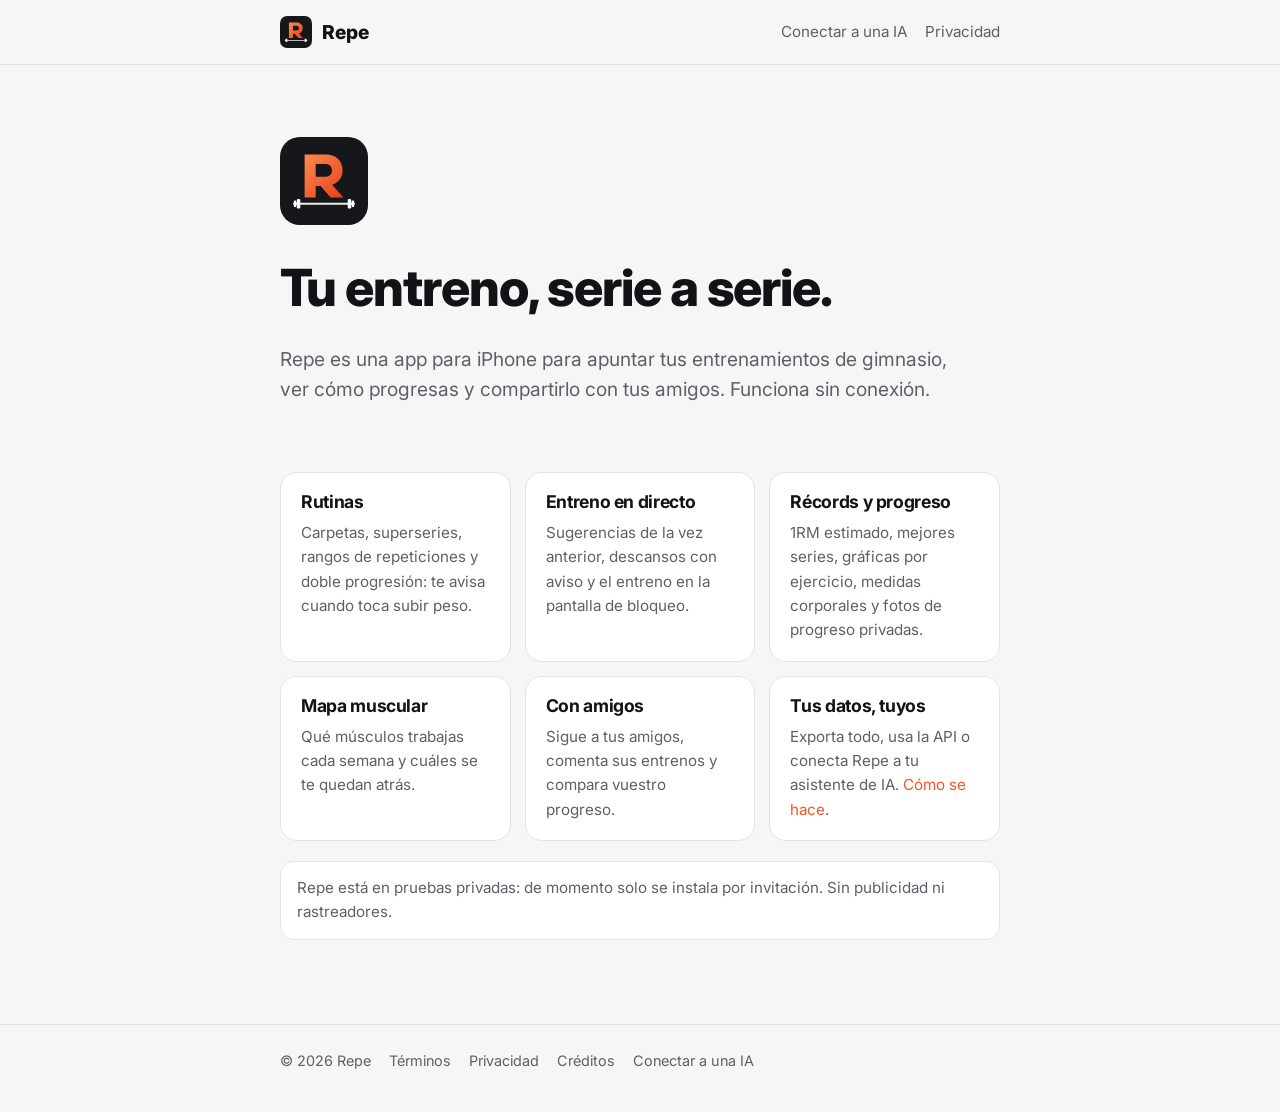
==== index.html @ a6339e27 "Web: d4b476a" ====
<!doctype html>
<html lang="es">
<head>
<meta charset="utf-8">
<meta name="viewport" content="width=device-width, initial-scale=1">
<title>Repe · Tu entreno, serie a serie</title>
<meta name="description" content="Repe es una app para iPhone para registrar tus entrenamientos de gimnasio, ver tu progreso y compartirlo con tus amigos.">
<meta name="theme-color" content="#0F1012">
<link rel="icon" href="logo.svg" type="image/svg+xml">
<link rel="preconnect" href="https://fonts.googleapis.com">
<link rel="preconnect" href="https://fonts.gstatic.com" crossorigin>
<link rel="stylesheet" href="https://fonts.googleapis.com/css2?family=Inter:wght@400;600;700;800&display=swap">
<link rel="stylesheet" href="styles.css">
</head>
<body>
<header class="site">
  <div class="wrap">
    <a class="brand" href="./"><img src="logo.svg" alt="">Repe</a>
    <nav>
      <a href="conectar">Conectar a una IA</a>
      <a href="privacidad">Privacidad</a>
    </nav>
  </div>
</header>
<main>
  <div class="wrap">
<section class="hero">
  <img class="logo" src="logo.svg" alt="Logo de Repe">
  <h1>Tu entreno, serie a serie.</h1>
  <p class="lead">Repe es una app para iPhone para apuntar tus entrenamientos de gimnasio, ver cómo progresas y compartirlo con tus amigos. Funciona sin conexión.</p>
</section>

<div class="grid">
  <div class="card"><h3>Rutinas</h3><p>Carpetas, superseries, rangos de repeticiones y doble progresión: te avisa cuando toca subir peso.</p></div>
  <div class="card"><h3>Entreno en directo</h3><p>Sugerencias de la vez anterior, descansos con aviso y el entreno en la pantalla de bloqueo.</p></div>
  <div class="card"><h3>Récords y progreso</h3><p>1RM estimado, mejores series, gráficas por ejercicio, medidas corporales y fotos de progreso privadas.</p></div>
  <div class="card"><h3>Mapa muscular</h3><p>Qué músculos trabajas cada semana y cuáles se te quedan atrás.</p></div>
  <div class="card"><h3>Con amigos</h3><p>Sigue a tus amigos, comenta sus entrenos y compara vuestro progreso.</p></div>
  <div class="card"><h3>Tus datos, tuyos</h3><p>Exporta todo, usa la API o conecta Repe a tu asistente de IA. <a href="conectar">Cómo se hace</a>.</p></div>
</div>

<div class="notice">
  Repe está en pruebas privadas: de momento solo se instala por invitación. Sin publicidad ni rastreadores.
</div>

  </div>
</main>
<footer class="site">
  <div class="wrap">
    <span>© 2026 Repe</span>
    <a href="terminos">Términos</a>
    <a href="privacidad">Privacidad</a>
    <a href="creditos">Créditos</a>
    <a href="conectar">Conectar a una IA</a>
  </div>
</footer>
</body>
</html>
---- styles.css ----
/* Web de Repe: misma paleta "Brasa" que la app (src/theme/tokens.ts). */
:root {
  --bg: #0f1012;
  --surface: #18191d;
  --elevated: #222328;
  --border: #2e3036;
  --text: #f2f2f3;
  --muted: #9a9ca3;
  --accent: #ff6a3d;
  --accent-pressed: #e85a2f;
  --accent-soft: rgba(255, 106, 61, 0.16);
  --on-accent: #140a05;
  --danger: #ff4d5e;
  --success: #3dd68c;
  color-scheme: dark;
}
@media (prefers-color-scheme: light) {
  :root {
    --bg: #f6f6f7;
    --surface: #ffffff;
    --elevated: #ffffff;
    --border: #e3e4e8;
    --text: #121316;
    --muted: #5e6068;
    --accent: #f0582a;
    --accent-pressed: #d64b20;
    --accent-soft: rgba(240, 88, 42, 0.12);
    --on-accent: #ffffff;
    --danger: #d92d3f;
    --success: #1faf6b;
    color-scheme: light;
  }
}

* { box-sizing: border-box; }
html { -webkit-text-size-adjust: 100%; }
body {
  margin: 0;
  background: var(--bg);
  color: var(--text);
  font: 16px/1.6 'Inter', -apple-system, BlinkMacSystemFont, 'Segoe UI', sans-serif;
}
a { color: var(--accent); text-decoration: none; }
a:hover { text-decoration: underline; }
h1, h2, h3 { line-height: 1.2; letter-spacing: -0.02em; margin: 0 0 0.5em; }
h1 { font-size: clamp(2rem, 6vw, 3.2rem); font-weight: 800; }
h2 { font-size: 1.5rem; font-weight: 700; margin-top: 2em; }
h3 { font-size: 1.1rem; font-weight: 700; margin-top: 1.5em; }
p { margin: 0 0 1em; }
code, pre { font-family: ui-monospace, 'SF Mono', Menlo, monospace; font-size: 0.88em; }
code { background: var(--elevated); border: 1px solid var(--border); border-radius: 6px; padding: 0.1em 0.35em; }
pre { background: var(--surface); border: 1px solid var(--border); border-radius: 12px; padding: 14px 16px; overflow-x: auto; }
pre code { background: none; border: 0; padding: 0; }

.wrap { max-width: 760px; margin: 0 auto; padding: 0 20px; }

header.site { border-bottom: 1px solid var(--border); }
header.site .wrap { display: flex; align-items: center; gap: 12px; height: 64px; }
header.site .brand { display: flex; align-items: center; gap: 10px; color: var(--text); font-weight: 800; font-size: 1.2rem; }
header.site .brand:hover { text-decoration: none; }
header.site .brand img { width: 32px; height: 32px; }
header.site nav { margin-left: auto; display: flex; gap: 18px; font-size: 0.95rem; }
header.site nav a { color: var(--muted); }
header.site nav a:hover { color: var(--text); text-decoration: none; }

main { padding: 48px 0 64px; }
footer.site { border-top: 1px solid var(--border); color: var(--muted); font-size: 0.9rem; padding: 24px 0 40px; }
footer.site .wrap { display: flex; flex-wrap: wrap; gap: 8px 18px; }
footer.site a { color: var(--muted); }

.lead { font-size: 1.2rem; color: var(--muted); max-width: 36em; }
.muted { color: var(--muted); }
.small { font-size: 0.9rem; }

.hero { padding: 24px 0 16px; }
.hero img.logo { width: 88px; height: 88px; margin-bottom: 24px; }
.grid { display: grid; grid-template-columns: repeat(auto-fit, minmax(210px, 1fr)); gap: 14px; margin-top: 32px; }
.card { background: var(--surface); border: 1px solid var(--border); border-radius: 16px; padding: 18px 20px; }
.card h3 { margin-top: 0; }
.card p { margin: 0; color: var(--muted); font-size: 0.95rem; }

.button {
  display: inline-flex; align-items: center; justify-content: center; gap: 8px;
  min-height: 48px; padding: 0 22px; border-radius: 14px; border: 0;
  background: var(--accent); color: var(--on-accent); font: inherit; font-weight: 700;
  cursor: pointer; text-decoration: none;
}
.button:hover { background: var(--accent-pressed); text-decoration: none; }
.button:disabled { opacity: 0.5; cursor: default; }
.button.secondary { background: var(--elevated); color: var(--text); border: 1px solid var(--border); }
.button.secondary:hover { background: var(--surface); }
.button.block { width: 100%; }

/* Legal */
.legal section { margin-bottom: 1.5em; }

/* Consentimiento */
.panel { max-width: 440px; margin: 0 auto; }
.panel .app { display: flex; align-items: center; gap: 14px; margin-bottom: 20px; }
.panel .app img { width: 52px; height: 52px; border-radius: 12px; background: var(--elevated); }
.field { display: block; margin-bottom: 14px; }
.field span { display: block; font-size: 0.9rem; color: var(--muted); margin-bottom: 6px; }
.field input {
  width: 100%; min-height: 48px; padding: 0 14px; border-radius: 12px;
  border: 1px solid var(--border); background: var(--surface); color: var(--text); font: inherit;
}
.field input:focus { outline: 2px solid var(--accent); outline-offset: -1px; }
.options { display: grid; gap: 10px; margin: 8px 0 20px; }
.option {
  display: flex; gap: 12px; align-items: flex-start; padding: 14px 16px; border-radius: 14px;
  border: 1px solid var(--border); background: var(--surface); cursor: pointer;
}
.option:has(input:checked) { border-color: var(--accent); background: var(--accent-soft); }
.option input { accent-color: var(--accent); margin-top: 4px; }
.option strong { display: block; }
.option small { color: var(--muted); }
.actions { display: grid; gap: 10px; }
.error { color: var(--danger); font-size: 0.95rem; min-height: 1.4em; }
.notice { background: var(--surface); border: 1px solid var(--border); border-radius: 14px; padding: 14px 16px; font-size: 0.95rem; color: var(--muted); margin: 20px 0; }
[hidden] { display: none !important; }
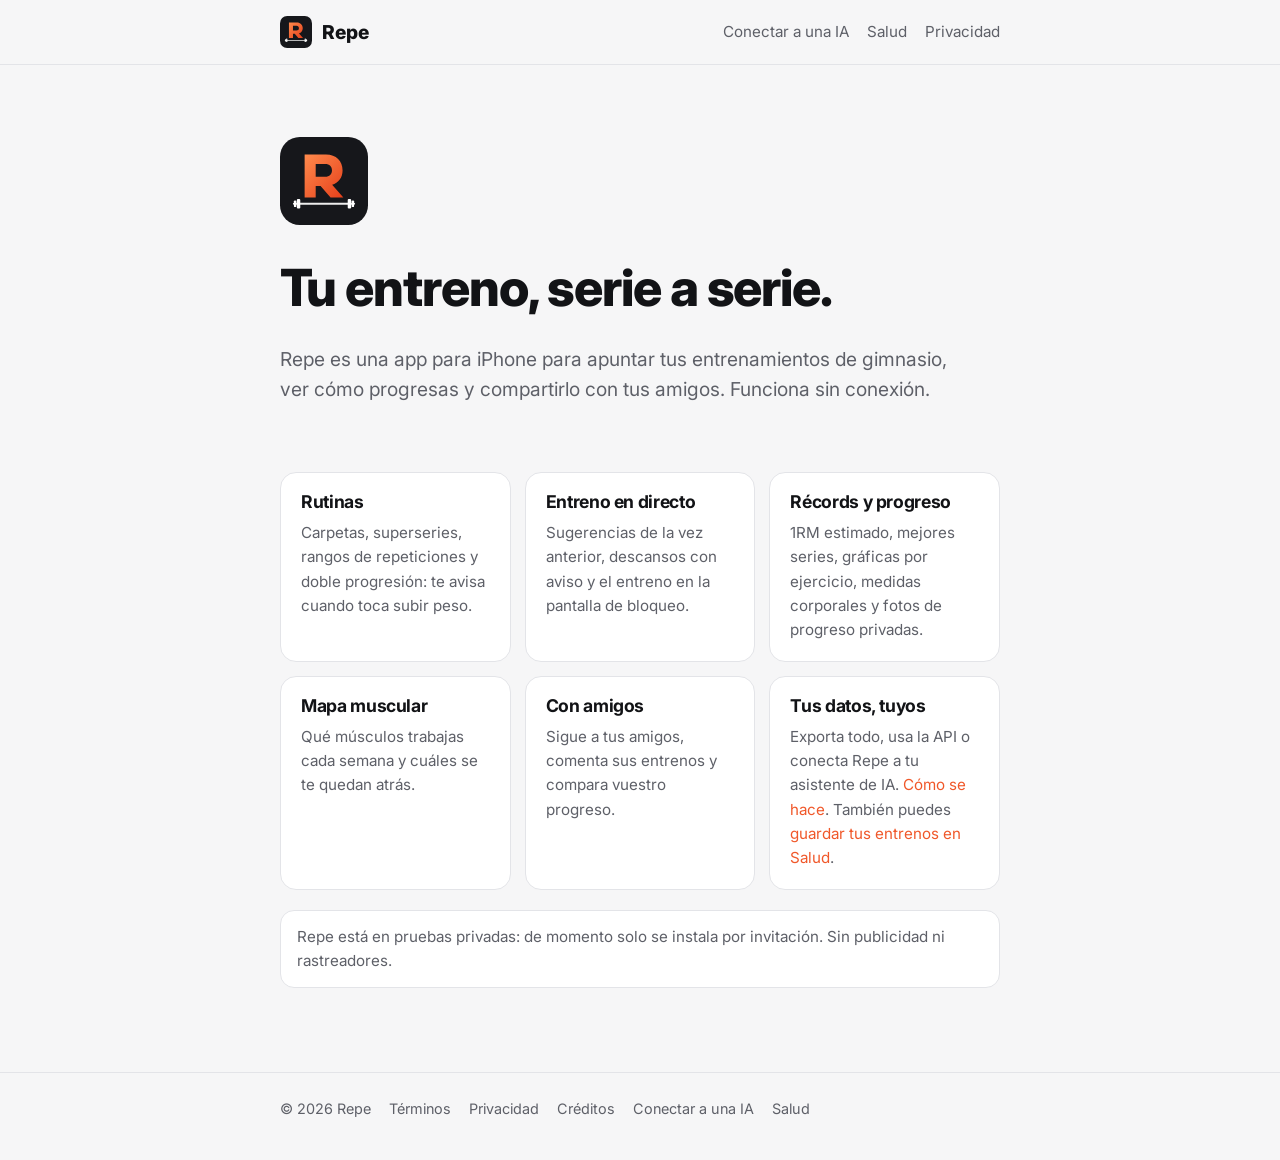
==== commit ebcc57c7: "Web: 5d9c92f" ====
--- a/index.html
+++ b/index.html
@@ -7,6 +7,8 @@
 <meta name="description" content="Repe es una app para iPhone para registrar tus entrenamientos de gimnasio, ver tu progreso y compartirlo con tus amigos.">
 <meta name="theme-color" content="#0F1012">
 <link rel="icon" href="logo.svg" type="image/svg+xml">
+<link rel="icon" href="favicon-32.png" type="image/png" sizes="32x32">
+<link rel="apple-touch-icon" href="apple-touch-icon.png">
 <link rel="preconnect" href="https://fonts.googleapis.com">
 <link rel="preconnect" href="https://fonts.gstatic.com" crossorigin>
 <link rel="stylesheet" href="https://fonts.googleapis.com/css2?family=Inter:wght@400;600;700;800&display=swap">
@@ -18,6 +20,7 @@
     <a class="brand" href="./"><img src="logo.svg" alt="">Repe</a>
     <nav>
       <a href="conectar">Conectar a una IA</a>
+      <a href="salud">Salud</a>
       <a href="privacidad">Privacidad</a>
     </nav>
   </div>
@@ -36,7 +39,7 @@
   <div class="card"><h3>Récords y progreso</h3><p>1RM estimado, mejores series, gráficas por ejercicio, medidas corporales y fotos de progreso privadas.</p></div>
   <div class="card"><h3>Mapa muscular</h3><p>Qué músculos trabajas cada semana y cuáles se te quedan atrás.</p></div>
   <div class="card"><h3>Con amigos</h3><p>Sigue a tus amigos, comenta sus entrenos y compara vuestro progreso.</p></div>
-  <div class="card"><h3>Tus datos, tuyos</h3><p>Exporta todo, usa la API o conecta Repe a tu asistente de IA. <a href="conectar">Cómo se hace</a>.</p></div>
+  <div class="card"><h3>Tus datos, tuyos</h3><p>Exporta todo, usa la API o conecta Repe a tu asistente de IA. <a href="conectar">Cómo se hace</a>. También puedes <a href="salud">guardar tus entrenos en Salud</a>.</p></div>
 </div>
 
 <div class="notice">
@@ -52,6 +55,7 @@
     <a href="privacidad">Privacidad</a>
     <a href="creditos">Créditos</a>
     <a href="conectar">Conectar a una IA</a>
+    <a href="salud">Salud</a>
   </div>
 </footer>
 </body>
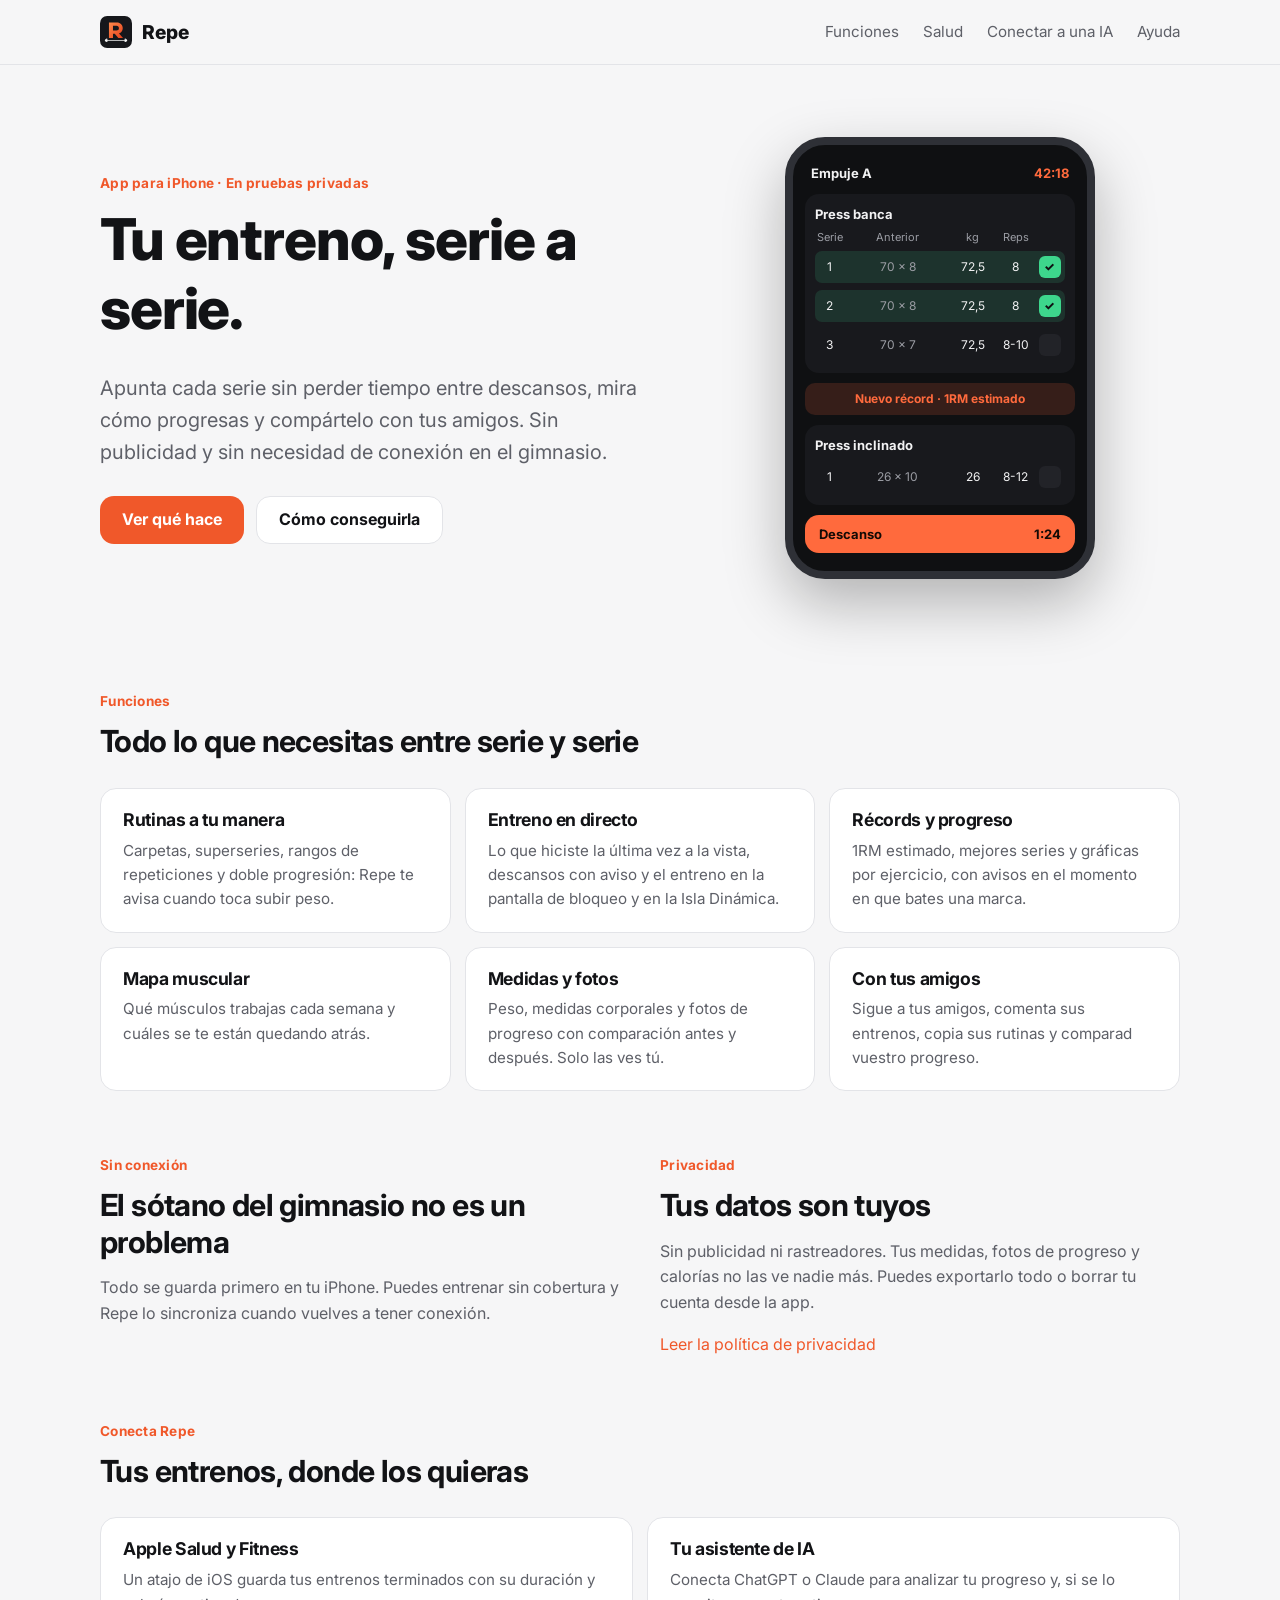
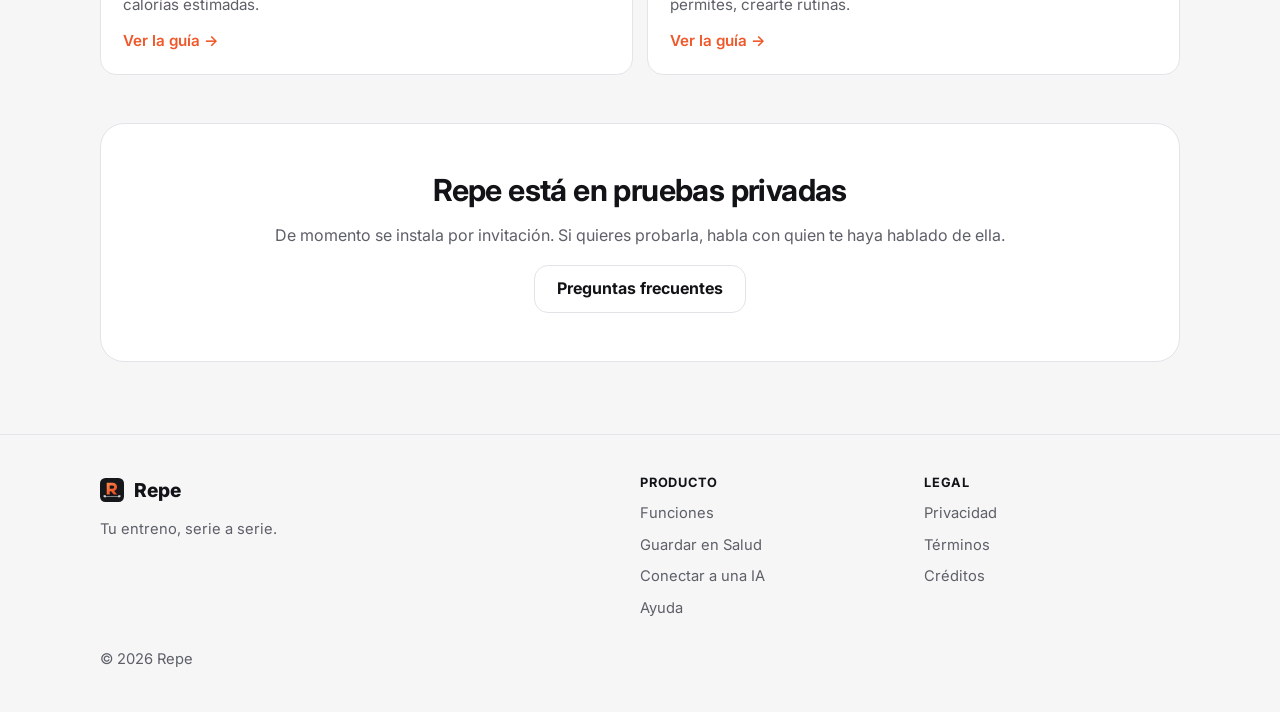
==== commit e02cbbdf: "Web: 300b37b" ====
--- a/index.html
+++ b/index.html
@@ -4,8 +4,18 @@
 <meta charset="utf-8">
 <meta name="viewport" content="width=device-width, initial-scale=1">
 <title>Repe · Tu entreno, serie a serie</title>
-<meta name="description" content="Repe es una app para iPhone para registrar tus entrenamientos de gimnasio, ver tu progreso y compartirlo con tus amigos.">
-<meta name="theme-color" content="#0F1012">
+<meta name="description" content="Repe es una app para iPhone para registrar tus entrenamientos de gimnasio, ver tu progreso y compartirlo con tus amigos. Funciona sin conexión.">
+<link rel="canonical" href="https://aandees.github.io/repe-web/">
+<meta property="og:type" content="website">
+<meta property="og:site_name" content="Repe">
+<meta property="og:locale" content="es_ES">
+<meta property="og:title" content="Repe · Tu entreno, serie a serie">
+<meta property="og:description" content="Repe es una app para iPhone para registrar tus entrenamientos de gimnasio, ver tu progreso y compartirlo con tus amigos. Funciona sin conexión.">
+<meta property="og:url" content="https://aandees.github.io/repe-web/">
+<meta property="og:image" content="https://aandees.github.io/repe-web/icon-512.png">
+<meta name="twitter:card" content="summary">
+<meta name="theme-color" content="#0F1012" media="(prefers-color-scheme: dark)">
+<meta name="theme-color" content="#F6F6F7" media="(prefers-color-scheme: light)">
 <link rel="icon" href="logo.svg" type="image/svg+xml">
 <link rel="icon" href="favicon-32.png" type="image/png" sizes="32x32">
 <link rel="apple-touch-icon" href="apple-touch-icon.png">
@@ -15,48 +25,130 @@
 <link rel="stylesheet" href="styles.css">
 </head>
 <body>
+<a class="skip" href="#contenido">Saltar al contenido</a>
 <header class="site">
-  <div class="wrap">
-    <a class="brand" href="./"><img src="logo.svg" alt="">Repe</a>
-    <nav>
+  <div class="wrap wide">
+    <a class="brand" href="./"><img src="logo.svg" alt="" width="32" height="32">Repe</a>
+    <nav class="links" aria-label="Principal">
+      <a href="./#funciones">Funciones</a>
+      <a href="salud">Salud</a>
       <a href="conectar">Conectar a una IA</a>
-      <a href="salud">Salud</a>
-      <a href="privacidad">Privacidad</a>
+      <a href="ayuda">Ayuda</a>
     </nav>
+    <details class="menu">
+      <summary aria-label="Abrir el menú"><span></span><span></span><span></span></summary>
+      <nav aria-label="Menú">
+        <a href="./#funciones">Funciones</a>
+        <a href="salud">Salud</a>
+        <a href="conectar">Conectar a una IA</a>
+        <a href="ayuda">Ayuda</a>
+      </nav>
+    </details>
   </div>
 </header>
-<main>
+<main id="contenido" class="page-wide">
   <div class="wrap">
 <section class="hero">
-  <img class="logo" src="logo.svg" alt="Logo de Repe">
-  <h1>Tu entreno, serie a serie.</h1>
-  <p class="lead">Repe es una app para iPhone para apuntar tus entrenamientos de gimnasio, ver cómo progresas y compartirlo con tus amigos. Funciona sin conexión.</p>
+  <div class="hero-text">
+    <p class="eyebrow">App para iPhone · En pruebas privadas</p>
+    <h1>Tu entreno, serie a serie.</h1>
+    <p class="lead">Apunta cada serie sin perder tiempo entre descansos, mira cómo progresas y compártelo con tus amigos. Sin publicidad y sin necesidad de conexión en el gimnasio.</p>
+    <div class="cta">
+      <a class="button" href="#funciones">Ver qué hace</a>
+      <a class="button secondary" href="ayuda">Cómo conseguirla</a>
+    </div>
+  </div>
+  <figure class="phone-wrap" aria-hidden="true">
+    <div class="phone">
+      <div class="p-top"><span>Empuje A</span><b>42:18</b></div>
+      <div class="p-card">
+        <strong>Press banca</strong>
+        <div class="p-row p-head"><span>Serie</span><span>Anterior</span><span>kg</span><span>Reps</span><span></span></div>
+        <div class="p-row done"><span>1</span><span>70 × 8</span><span>72,5</span><span>8</span><i>✓</i></div>
+        <div class="p-row done"><span>2</span><span>70 × 8</span><span>72,5</span><span>8</span><i>✓</i></div>
+        <div class="p-row"><span>3</span><span>70 × 7</span><span>72,5</span><span>8-10</span><i></i></div>
+      </div>
+      <div class="p-pr">Nuevo récord · 1RM estimado</div>
+      <div class="p-card">
+        <strong>Press inclinado</strong>
+        <div class="p-row"><span>1</span><span>26 × 10</span><span>26</span><span>8-12</span><i></i></div>
+      </div>
+      <div class="p-rest"><span>Descanso</span><b>1:24</b></div>
+    </div>
+  </figure>
 </section>
 
-<div class="grid">
-  <div class="card"><h3>Rutinas</h3><p>Carpetas, superseries, rangos de repeticiones y doble progresión: te avisa cuando toca subir peso.</p></div>
-  <div class="card"><h3>Entreno en directo</h3><p>Sugerencias de la vez anterior, descansos con aviso y el entreno en la pantalla de bloqueo.</p></div>
-  <div class="card"><h3>Récords y progreso</h3><p>1RM estimado, mejores series, gráficas por ejercicio, medidas corporales y fotos de progreso privadas.</p></div>
-  <div class="card"><h3>Mapa muscular</h3><p>Qué músculos trabajas cada semana y cuáles se te quedan atrás.</p></div>
-  <div class="card"><h3>Con amigos</h3><p>Sigue a tus amigos, comenta sus entrenos y compara vuestro progreso.</p></div>
-  <div class="card"><h3>Tus datos, tuyos</h3><p>Exporta todo, usa la API o conecta Repe a tu asistente de IA. <a href="conectar">Cómo se hace</a>. También puedes <a href="salud">guardar tus entrenos en Salud</a>.</p></div>
-</div>
+<section id="funciones" class="block">
+  <p class="eyebrow">Funciones</p>
+  <h2>Todo lo que necesitas entre serie y serie</h2>
+  <div class="grid">
+    <article class="card"><h3>Rutinas a tu manera</h3><p>Carpetas, superseries, rangos de repeticiones y doble progresión: Repe te avisa cuando toca subir peso.</p></article>
+    <article class="card"><h3>Entreno en directo</h3><p>Lo que hiciste la última vez a la vista, descansos con aviso y el entreno en la pantalla de bloqueo y en la Isla Dinámica.</p></article>
+    <article class="card"><h3>Récords y progreso</h3><p>1RM estimado, mejores series y gráficas por ejercicio, con avisos en el momento en que bates una marca.</p></article>
+    <article class="card"><h3>Mapa muscular</h3><p>Qué músculos trabajas cada semana y cuáles se te están quedando atrás.</p></article>
+    <article class="card"><h3>Medidas y fotos</h3><p>Peso, medidas corporales y fotos de progreso con comparación antes y después. Solo las ves tú.</p></article>
+    <article class="card"><h3>Con tus amigos</h3><p>Sigue a tus amigos, comenta sus entrenos, copia sus rutinas y comparad vuestro progreso.</p></article>
+  </div>
+</section>
 
-<div class="notice">
-  Repe está en pruebas privadas: de momento solo se instala por invitación. Sin publicidad ni rastreadores.
-</div>
+<section class="block split">
+  <div>
+    <p class="eyebrow">Sin conexión</p>
+    <h2>El sótano del gimnasio no es un problema</h2>
+    <p class="muted">Todo se guarda primero en tu iPhone. Puedes entrenar sin cobertura y Repe lo sincroniza cuando vuelves a tener conexión.</p>
+  </div>
+  <div>
+    <p class="eyebrow">Privacidad</p>
+    <h2>Tus datos son tuyos</h2>
+    <p class="muted">Sin publicidad ni rastreadores. Tus medidas, fotos de progreso y calorías no las ve nadie más. Puedes exportarlo todo o borrar tu cuenta desde la app.</p>
+    <a href="privacidad">Leer la política de privacidad</a>
+  </div>
+</section>
+
+<section class="block">
+  <p class="eyebrow">Conecta Repe</p>
+  <h2>Tus entrenos, donde los quieras</h2>
+  <div class="grid two">
+    <a class="card link" href="salud"><h3>Apple Salud y Fitness</h3><p>Un atajo de iOS guarda tus entrenos terminados con su duración y calorías estimadas.</p><span>Ver la guía →</span></a>
+    <a class="card link" href="conectar"><h3>Tu asistente de IA</h3><p>Conecta ChatGPT o Claude para analizar tu progreso y, si se lo permites, crearte rutinas.</p><span>Ver la guía →</span></a>
+  </div>
+</section>
+
+<section class="block closing">
+  <h2>Repe está en pruebas privadas</h2>
+  <p class="muted">De momento se instala por invitación. Si quieres probarla, habla con quien te haya hablado de ella.</p>
+  <a class="button secondary" href="ayuda">Preguntas frecuentes</a>
+</section>
 
   </div>
 </main>
 <footer class="site">
-  <div class="wrap">
-    <span>© 2026 Repe</span>
-    <a href="terminos">Términos</a>
-    <a href="privacidad">Privacidad</a>
-    <a href="creditos">Créditos</a>
-    <a href="conectar">Conectar a una IA</a>
-    <a href="salud">Salud</a>
+  <div class="wrap wide">
+    <div class="foot-brand">
+      <a class="brand" href="./"><img src="logo.svg" alt="" width="24" height="24">Repe</a>
+      <p>Tu entreno, serie a serie.</p>
+    </div>
+    <nav aria-label="Producto">
+      <h2>Producto</h2>
+      <a href="./#funciones">Funciones</a>
+      <a href="salud">Guardar en Salud</a>
+      <a href="conectar">Conectar a una IA</a>
+      <a href="ayuda">Ayuda</a>
+    </nav>
+    <nav aria-label="Legal">
+      <h2>Legal</h2>
+      <a href="privacidad">Privacidad</a>
+      <a href="terminos">Términos</a>
+      <a href="creditos">Créditos</a>
+    </nav>
+    <p class="copyright">© 2026 Repe</p>
   </div>
 </footer>
+<script>
+  // En el móvil, el menú se cierra al elegir una opción (también si es un enlace a esta misma página).
+  document.querySelectorAll('details.menu a').forEach((a) =>
+    a.addEventListener('click', () => a.closest('details').removeAttribute('open')),
+  );
+</script>
 </body>
 </html>
--- a/styles.css
+++ b/styles.css
@@ -33,51 +33,118 @@
 }
 
 * { box-sizing: border-box; }
-html { -webkit-text-size-adjust: 100%; }
+html { -webkit-text-size-adjust: 100%; text-size-adjust: 100%; scroll-behavior: smooth; }
+@media (prefers-reduced-motion: reduce) { html { scroll-behavior: auto; } }
 body {
   margin: 0;
+  min-height: 100vh;
+  display: flex;
+  flex-direction: column;
   background: var(--bg);
   color: var(--text);
   font: 16px/1.6 'Inter', -apple-system, BlinkMacSystemFont, 'Segoe UI', sans-serif;
 }
+main { flex: 1; min-width: 0; }
+img { max-width: 100%; }
 a { color: var(--accent); text-decoration: none; }
 a:hover { text-decoration: underline; }
-h1, h2, h3 { line-height: 1.2; letter-spacing: -0.02em; margin: 0 0 0.5em; }
-h1 { font-size: clamp(2rem, 6vw, 3.2rem); font-weight: 800; }
-h2 { font-size: 1.5rem; font-weight: 700; margin-top: 2em; }
+main a { overflow-wrap: anywhere; }
+:focus-visible { outline: 2px solid var(--accent); outline-offset: 2px; border-radius: 4px; }
+h1, h2, h3 { line-height: 1.2; letter-spacing: -0.02em; margin: 0 0 0.5em; overflow-wrap: break-word; }
+h1 { font-size: clamp(2.1rem, 7vw, 3.6rem); font-weight: 800; }
+h2 { font-size: clamp(1.45rem, 4vw, 1.9rem); font-weight: 700; margin-top: 2em; }
 h3 { font-size: 1.1rem; font-weight: 700; margin-top: 1.5em; }
 p { margin: 0 0 1em; }
+li { margin-bottom: 0.4em; }
+ol, ul { padding-left: 1.4em; }
 code, pre { font-family: ui-monospace, 'SF Mono', Menlo, monospace; font-size: 0.88em; }
-code { background: var(--elevated); border: 1px solid var(--border); border-radius: 6px; padding: 0.1em 0.35em; }
-pre { background: var(--surface); border: 1px solid var(--border); border-radius: 12px; padding: 14px 16px; overflow-x: auto; }
-pre code { background: none; border: 0; padding: 0; }
+/* Las direcciones largas se parten: si no, ensanchan la página en el móvil. */
+code { background: var(--elevated); border: 1px solid var(--border); border-radius: 6px; padding: 0.1em 0.35em; overflow-wrap: anywhere; }
+pre { background: var(--surface); border: 1px solid var(--border); border-radius: 12px; padding: 14px 16px; overflow-x: auto; max-width: 100%; }
+pre code { background: none; border: 0; padding: 0; overflow-wrap: normal; }
 
 .wrap { max-width: 760px; margin: 0 auto; padding: 0 20px; }
+.wrap.wide, .page-wide .wrap { max-width: 1120px; }
+.skip { position: absolute; left: 12px; top: -60px; z-index: 20; background: var(--accent); color: var(--on-accent); padding: 8px 14px; border-radius: 10px; }
+.skip:focus { top: 12px; }
 
-header.site { border-bottom: 1px solid var(--border); }
+header.site { position: sticky; top: 0; z-index: 10; border-bottom: 1px solid var(--border); background: var(--bg); }
 header.site .wrap { display: flex; align-items: center; gap: 12px; height: 64px; }
-header.site .brand { display: flex; align-items: center; gap: 10px; color: var(--text); font-weight: 800; font-size: 1.2rem; }
-header.site .brand:hover { text-decoration: none; }
-header.site .brand img { width: 32px; height: 32px; }
-header.site nav { margin-left: auto; display: flex; gap: 18px; font-size: 0.95rem; }
-header.site nav a { color: var(--muted); }
-header.site nav a:hover { color: var(--text); text-decoration: none; }
+.brand { display: inline-flex; align-items: center; gap: 10px; color: var(--text); font-weight: 800; font-size: 1.2rem; }
+.brand:hover { text-decoration: none; }
+header.site .links { margin-left: auto; display: flex; gap: 24px; font-size: 0.95rem; }
+header.site .links a { color: var(--muted); }
+header.site .links a:hover { color: var(--text); text-decoration: none; }
+.menu { display: none; margin-left: auto; }
+.menu summary { list-style: none; display: grid; gap: 5px; align-content: center; justify-items: center; width: 44px; height: 44px; cursor: pointer; }
+.menu summary::-webkit-details-marker { display: none; }
+.menu summary span { width: 22px; height: 2px; border-radius: 2px; background: var(--text); }
+.menu nav { position: absolute; left: 0; right: 0; top: 64px; padding: 8px 20px 16px; background: var(--bg); border-bottom: 1px solid var(--border); display: grid; }
+.menu nav a { color: var(--text); font-weight: 600; padding: 12px 0; }
+@media (max-width: 680px) {
+  header.site .links { display: none; }
+  .menu { display: block; }
+}
 
-main { padding: 48px 0 64px; }
-footer.site { border-top: 1px solid var(--border); color: var(--muted); font-size: 0.9rem; padding: 24px 0 40px; }
-footer.site .wrap { display: flex; flex-wrap: wrap; gap: 8px 18px; }
-footer.site a { color: var(--muted); }
+main.page-text { padding: 48px 0 72px; }
+main.page-wide { padding: 0 0 72px; }
+main section, h2, .block { scroll-margin-top: 80px; }
 
-.lead { font-size: 1.2rem; color: var(--muted); max-width: 36em; }
+footer.site { border-top: 1px solid var(--border); color: var(--muted); font-size: 0.92rem; padding: 40px 0; }
+footer.site .wrap { display: grid; grid-template-columns: 2fr 1fr 1fr; gap: 28px; }
+footer.site nav { display: grid; gap: 8px; align-content: start; }
+footer.site h2 { font-size: 0.8rem; text-transform: uppercase; letter-spacing: 0.06em; color: var(--text); margin: 0 0 4px; }
+footer.site a:not(.brand) { color: var(--muted); }
+.foot-brand p { margin: 8px 0 0; }
+.copyright { grid-column: 1 / -1; margin: 0; }
+@media (max-width: 560px) { footer.site .wrap { grid-template-columns: 1fr 1fr; } .foot-brand { grid-column: 1 / -1; } }
+
+.lead { font-size: clamp(1.05rem, 2.6vw, 1.25rem); color: var(--muted); max-width: 36em; }
 .muted { color: var(--muted); }
 .small { font-size: 0.9rem; }
+.eyebrow { color: var(--accent); font-size: 0.85rem; font-weight: 700; letter-spacing: 0.02em; margin-bottom: 10px; }
 
-.hero { padding: 24px 0 16px; }
-.hero img.logo { width: 88px; height: 88px; margin-bottom: 24px; }
-.grid { display: grid; grid-template-columns: repeat(auto-fit, minmax(210px, 1fr)); gap: 14px; margin-top: 32px; }
-.card { background: var(--surface); border: 1px solid var(--border); border-radius: 16px; padding: 18px 20px; }
+.hero { display: grid; grid-template-columns: minmax(0, 1.15fr) minmax(0, 1fr); gap: 48px; align-items: center; padding: 72px 0 56px; }
+.cta { display: flex; flex-wrap: wrap; gap: 12px; margin-top: 28px; }
+@media (max-width: 860px) { .hero { grid-template-columns: minmax(0, 1fr); gap: 40px; padding: 40px 0; } }
+
+/* Ilustración de la app: siempre con los colores oscuros de la app. */
+.phone-wrap { margin: 0; display: flex; justify-content: center; }
+.phone {
+  width: min(100%, 310px); padding: 18px 12px; border-radius: 40px; background: #0f1012; color: #f2f2f3;
+  border: 8px solid #2e3036; display: grid; gap: 10px; font-size: 13px; line-height: 1.3;
+  box-shadow: 0 24px 60px rgba(0, 0, 0, 0.28);
+}
+.p-top { display: flex; justify-content: space-between; padding: 2px 6px; font-weight: 700; }
+.p-top b { color: #ff6a3d; }
+.p-card { background: #18191d; border-radius: 14px; padding: 12px 10px; display: grid; gap: 7px; }
+.p-row { display: grid; grid-template-columns: 26px 1fr 40px 38px 24px; gap: 4px; align-items: center; text-align: center; padding: 5px 2px; border-radius: 7px; font-size: 12px; }
+.p-row span:nth-child(2) { color: #9a9ca3; }
+.p-head { color: #9a9ca3; font-size: 11px; padding: 0 2px; }
+.p-row.done { background: rgba(61, 214, 140, 0.14); }
+.p-row i { width: 22px; height: 22px; border-radius: 6px; background: #222328; font-style: normal; font-weight: 800; display: grid; place-items: center; }
+.p-row.done i { background: #3dd68c; color: #0f1012; }
+.p-pr { background: rgba(255, 106, 61, 0.16); color: #ff6a3d; border-radius: 10px; padding: 8px 12px; font-weight: 700; font-size: 12px; text-align: center; }
+.p-rest { display: flex; justify-content: space-between; background: #ff6a3d; color: #140a05; border-radius: 14px; padding: 11px 14px; font-weight: 700; }
+
+.block { padding: 56px 0 8px; }
+.block h2 { margin-top: 0; }
+.grid { display: grid; grid-template-columns: repeat(auto-fit, minmax(min(100%, 260px), 1fr)); gap: 14px; margin-top: 28px; }
+.grid.two { grid-template-columns: repeat(auto-fit, minmax(min(100%, 320px), 1fr)); }
+.card { background: var(--surface); border: 1px solid var(--border); border-radius: 16px; padding: 20px 22px; }
 .card h3 { margin-top: 0; }
 .card p { margin: 0; color: var(--muted); font-size: 0.95rem; }
+.card.link { display: block; color: inherit; transition: border-color 0.15s; }
+.card.link:hover { border-color: var(--accent); text-decoration: none; }
+.card.link span { display: inline-block; margin-top: 12px; color: var(--accent); font-weight: 600; font-size: 0.95rem; }
+.split { display: grid; grid-template-columns: repeat(auto-fit, minmax(min(100%, 320px), 1fr)); gap: 40px; }
+.closing { text-align: center; margin-top: 40px; padding: 48px 20px; background: var(--surface); border: 1px solid var(--border); border-radius: 24px; }
+
+.faq { border-bottom: 1px solid var(--border); padding: 14px 0; }
+.faq summary { font-weight: 600; cursor: pointer; }
+.faq p { margin: 10px 0 0; color: var(--muted); }
+.notfound { text-align: center; padding: 48px 0; }
+.notfound .lead { margin-left: auto; margin-right: auto; }
 
 .button {
   display: inline-flex; align-items: center; justify-content: center; gap: 8px;
@@ -89,7 +156,7 @@
 .button:disabled { opacity: 0.5; cursor: default; }
 .button.secondary { background: var(--elevated); color: var(--text); border: 1px solid var(--border); }
 .button.secondary:hover { background: var(--surface); }
-.button.block { width: 100%; }
+.button.block { width: 100%; padding: 0 22px; }
 
 /* Legal */
 .legal section { margin-bottom: 1.5em; }
